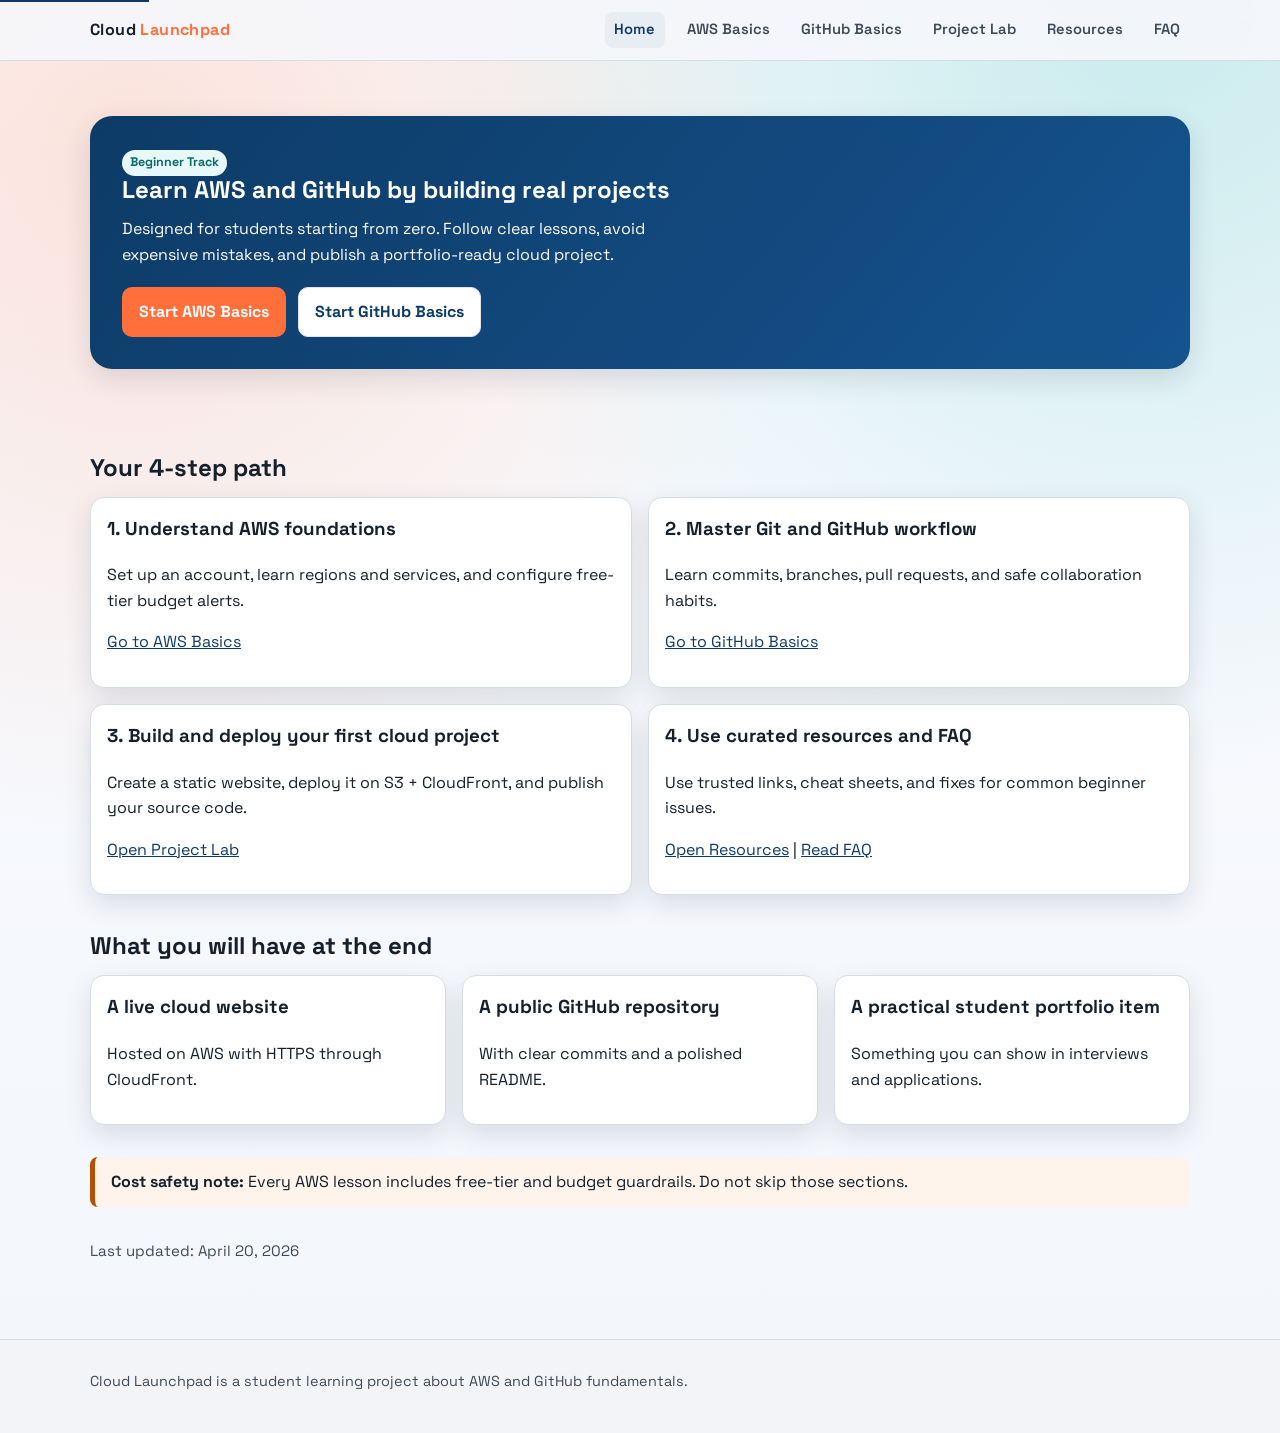
==== index.html @ df73b677 "init init" ====
<!doctype html>
<html lang="en">
<head>
  <meta charset="UTF-8">
  <meta name="viewport" content="width=device-width, initial-scale=1.0">
  <meta name="description" content="Beginner-friendly website for students learning AWS and GitHub through practical projects.">
  <title>Cloud Launchpad | AWS + GitHub for Students</title>
  <link rel="preconnect" href="https://fonts.googleapis.com">
  <link rel="preconnect" href="https://fonts.gstatic.com" crossorigin>
  <link href="https://fonts.googleapis.com/css2?family=IBM+Plex+Mono:wght@400;600&family=Space+Grotesk:wght@400;500;700&display=swap" rel="stylesheet">
  <link rel="stylesheet" href="styles/main.css">
</head>
<body>
  <a class="skip-link" href="#main-content">Skip to content</a>
  <header class="site-header">
    <div class="header-inner">
      <a class="brand" href="index.html">Cloud <span>Launchpad</span></a>
      <nav class="nav" aria-label="Primary navigation">
        <a href="index.html" aria-current="page">Home</a>
        <a href="aws-basics.html">AWS Basics</a>
        <a href="github-basics.html">GitHub Basics</a>
        <a href="project-lab.html">Project Lab</a>
        <a href="resources.html">Resources</a>
        <a href="faq.html">FAQ</a>
      </nav>
    </div>
  </header>

  <section class="hero">
    <div class="container hero-panel">
      <span class="badge">Beginner Track</span>
      <h1>Learn AWS and GitHub by building real projects</h1>
      <p>Designed for students starting from zero. Follow clear lessons, avoid expensive mistakes, and publish a portfolio-ready cloud project.</p>
      <div class="cta-row">
        <a class="btn btn-primary" href="aws-basics.html">Start AWS Basics</a>
        <a class="btn btn-secondary" href="github-basics.html">Start GitHub Basics</a>
      </div>
    </div>
  </section>

  <main id="main-content">
    <div class="container">
      <section class="section">
        <h2>Your 4-step path</h2>
        <div class="grid grid-2">
          <article class="card">
            <h3>1. Understand AWS foundations</h3>
            <p>Set up an account, learn regions and services, and configure free-tier budget alerts.</p>
            <p><a href="aws-basics.html">Go to AWS Basics</a></p>
          </article>
          <article class="card">
            <h3>2. Master Git and GitHub workflow</h3>
            <p>Learn commits, branches, pull requests, and safe collaboration habits.</p>
            <p><a href="github-basics.html">Go to GitHub Basics</a></p>
          </article>
          <article class="card">
            <h3>3. Build and deploy your first cloud project</h3>
            <p>Create a static website, deploy it on S3 + CloudFront, and publish your source code.</p>
            <p><a href="project-lab.html">Open Project Lab</a></p>
          </article>
          <article class="card">
            <h3>4. Use curated resources and FAQ</h3>
            <p>Use trusted links, cheat sheets, and fixes for common beginner issues.</p>
            <p><a href="resources.html">Open Resources</a> | <a href="faq.html">Read FAQ</a></p>
          </article>
        </div>
      </section>

      <section class="section">
        <h2>What you will have at the end</h2>
        <div class="grid grid-3">
          <article class="card">
            <h3>A live cloud website</h3>
            <p>Hosted on AWS with HTTPS through CloudFront.</p>
          </article>
          <article class="card">
            <h3>A public GitHub repository</h3>
            <p>With clear commits and a polished README.</p>
          </article>
          <article class="card">
            <h3>A practical student portfolio item</h3>
            <p>Something you can show in interviews and applications.</p>
          </article>
        </div>
      </section>

      <section class="section">
        <div class="warn">
          <strong>Cost safety note:</strong> Every AWS lesson includes free-tier and budget guardrails. Do not skip those sections.
        </div>
      </section>

      <section class="section">
        <p class="meta">Last updated: April 20, 2026</p>
      </section>
    </div>
  </main>

  <footer class="site-footer">
    <div class="footer-inner">
      <p>Cloud Launchpad is a student learning project about AWS and GitHub fundamentals.</p>
    </div>
  </footer>
  <script src="scripts/main.js"></script>
</body>
</html>
---- styles/main.css ----
:root {
  --bg: #f6f7fb;
  --surface: #ffffff;
  --ink: #15202b;
  --ink-soft: #3e4a57;
  --brand: #ff6f3c;
  --brand-deep: #0d3b66;
  --accent: #00a8a8;
  --line: #d7dde5;
  --ok: #0f9d58;
  --warn: #b74f00;
  --radius: 14px;
  --shadow: 0 10px 28px rgba(8, 25, 48, 0.12);
}

* {
  box-sizing: border-box;
}

html,
body {
  margin: 0;
  padding: 0;
}

body {
  font-family: "Space Grotesk", "Avenir Next", "Segoe UI", sans-serif;
  color: var(--ink);
  background:
    radial-gradient(circle at 10% 10%, rgba(255, 111, 60, 0.18), transparent 40%),
    radial-gradient(circle at 90% 0%, rgba(0, 168, 168, 0.2), transparent 42%),
    linear-gradient(180deg, #fbfcff 0%, #f3f6fb 100%);
  line-height: 1.6;
}

a {
  color: var(--brand-deep);
}

a:hover {
  color: var(--brand);
}

.skip-link {
  position: absolute;
  top: -40px;
  left: 0;
  background: var(--brand-deep);
  color: #fff;
  padding: 8px 14px;
  z-index: 10;
}

.skip-link:focus {
  top: 8px;
}

.site-header {
  position: sticky;
  top: 0;
  z-index: 5;
  backdrop-filter: blur(8px);
  background: rgba(246, 247, 251, 0.92);
  border-bottom: 1px solid var(--line);
}

.header-inner,
.container {
  width: min(1100px, calc(100% - 2rem));
  margin: 0 auto;
}

.header-inner {
  display: flex;
  gap: 1rem;
  align-items: center;
  justify-content: space-between;
  padding: 0.75rem 0;
}

.brand {
  text-decoration: none;
  color: var(--ink);
  font-weight: 700;
  letter-spacing: 0.4px;
}

.brand span {
  color: var(--brand);
}

.nav {
  display: flex;
  gap: 0.75rem;
  flex-wrap: wrap;
}

.nav a {
  text-decoration: none;
  color: var(--ink-soft);
  padding: 0.4rem 0.6rem;
  border-radius: 8px;
  font-weight: 600;
  font-size: 0.92rem;
}

.nav a[aria-current="page"],
.nav a:hover {
  background: #e8edf4;
  color: var(--brand-deep);
}

.hero {
  padding: 3.4rem 0 2rem;
}

.hero-panel {
  background: linear-gradient(130deg, #0d3b66, #15538f);
  color: #fff;
  border-radius: 22px;
  padding: 2rem;
  box-shadow: var(--shadow);
}

.hero h1,
.page-title {
  margin: 0 0 0.8rem;
  line-height: 1.15;
}

.hero p {
  margin: 0 0 1.2rem;
  max-width: 55ch;
}

.cta-row {
  display: flex;
  gap: 0.75rem;
  flex-wrap: wrap;
}

.btn {
  display: inline-block;
  text-decoration: none;
  border-radius: 10px;
  padding: 0.7rem 1rem;
  font-weight: 700;
  border: 1px solid transparent;
}

.btn-primary {
  background: var(--brand);
  color: #fff;
}

.btn-primary:hover {
  background: #f85f27;
  color: #fff;
}

.btn-secondary {
  background: #fff;
  color: var(--brand-deep);
  border-color: #dce5f0;
}

main {
  padding: 1.5rem 0 2.75rem;
}

.section {
  margin: 1.5rem 0 2rem;
}

.section h2 {
  margin-bottom: 0.6rem;
}

.grid {
  display: grid;
  gap: 1rem;
}

.grid-3 {
  grid-template-columns: repeat(3, minmax(0, 1fr));
}

.grid-2 {
  grid-template-columns: repeat(2, minmax(0, 1fr));
}

.card {
  background: var(--surface);
  border: 1px solid var(--line);
  border-radius: var(--radius);
  padding: 1rem;
  box-shadow: var(--shadow);
}

.card h3 {
  margin-top: 0;
}

.badge {
  display: inline-block;
  padding: 0.2rem 0.5rem;
  border-radius: 999px;
  font-size: 0.78rem;
  background: #e7f8f8;
  color: #0f6a6a;
  font-weight: 700;
}

.meta {
  color: var(--ink-soft);
  font-size: 0.94rem;
}

.warn {
  border-left: 5px solid var(--warn);
  background: #fff4ec;
  padding: 0.75rem 1rem;
  border-radius: 8px;
}

.ok {
  border-left: 5px solid var(--ok);
  background: #edfbf2;
  padding: 0.75rem 1rem;
  border-radius: 8px;
}

.code-block {
  font-family: "IBM Plex Mono", "SFMono-Regular", Menlo, monospace;
  background: #111a23;
  color: #f0f5ff;
  padding: 0.9rem;
  border-radius: 10px;
  overflow-x: auto;
  position: relative;
  white-space: pre;
}

.copy-btn {
  margin-top: 0.6rem;
  border: 1px solid var(--line);
  background: #fff;
  border-radius: 8px;
  padding: 0.35rem 0.7rem;
  cursor: pointer;
  font-weight: 700;
}

.copy-btn:hover {
  border-color: var(--brand);
}

.timeline {
  display: grid;
  gap: 0.8rem;
}

.step {
  background: #fff;
  border: 1px solid var(--line);
  border-radius: var(--radius);
  padding: 0.8rem 1rem;
}

.step h3 {
  margin: 0.2rem 0 0.5rem;
}

.progress-wrap {
  margin: 0.7rem 0 1rem;
}

.progress {
  width: 100%;
  height: 12px;
}

.faq-item {
  border: 1px solid var(--line);
  border-radius: 10px;
  margin-bottom: 0.8rem;
  overflow: hidden;
  background: #fff;
}

.faq-q {
  width: 100%;
  text-align: left;
  border: 0;
  background: #fff;
  padding: 0.85rem 1rem;
  font-weight: 700;
  cursor: pointer;
}

.faq-a {
  padding: 0 1rem 1rem;
}

.faq-a[hidden] {
  display: none;
}

.site-footer {
  border-top: 1px solid var(--line);
  background: #f2f4f8;
}

.footer-inner {
  width: min(1100px, calc(100% - 2rem));
  margin: 0 auto;
  padding: 1rem 0 1.6rem;
  color: var(--ink-soft);
  font-size: 0.9rem;
}

@media (max-width: 900px) {
  .grid-3,
  .grid-2 {
    grid-template-columns: 1fr;
  }

  .hero-panel {
    padding: 1.3rem;
  }
}
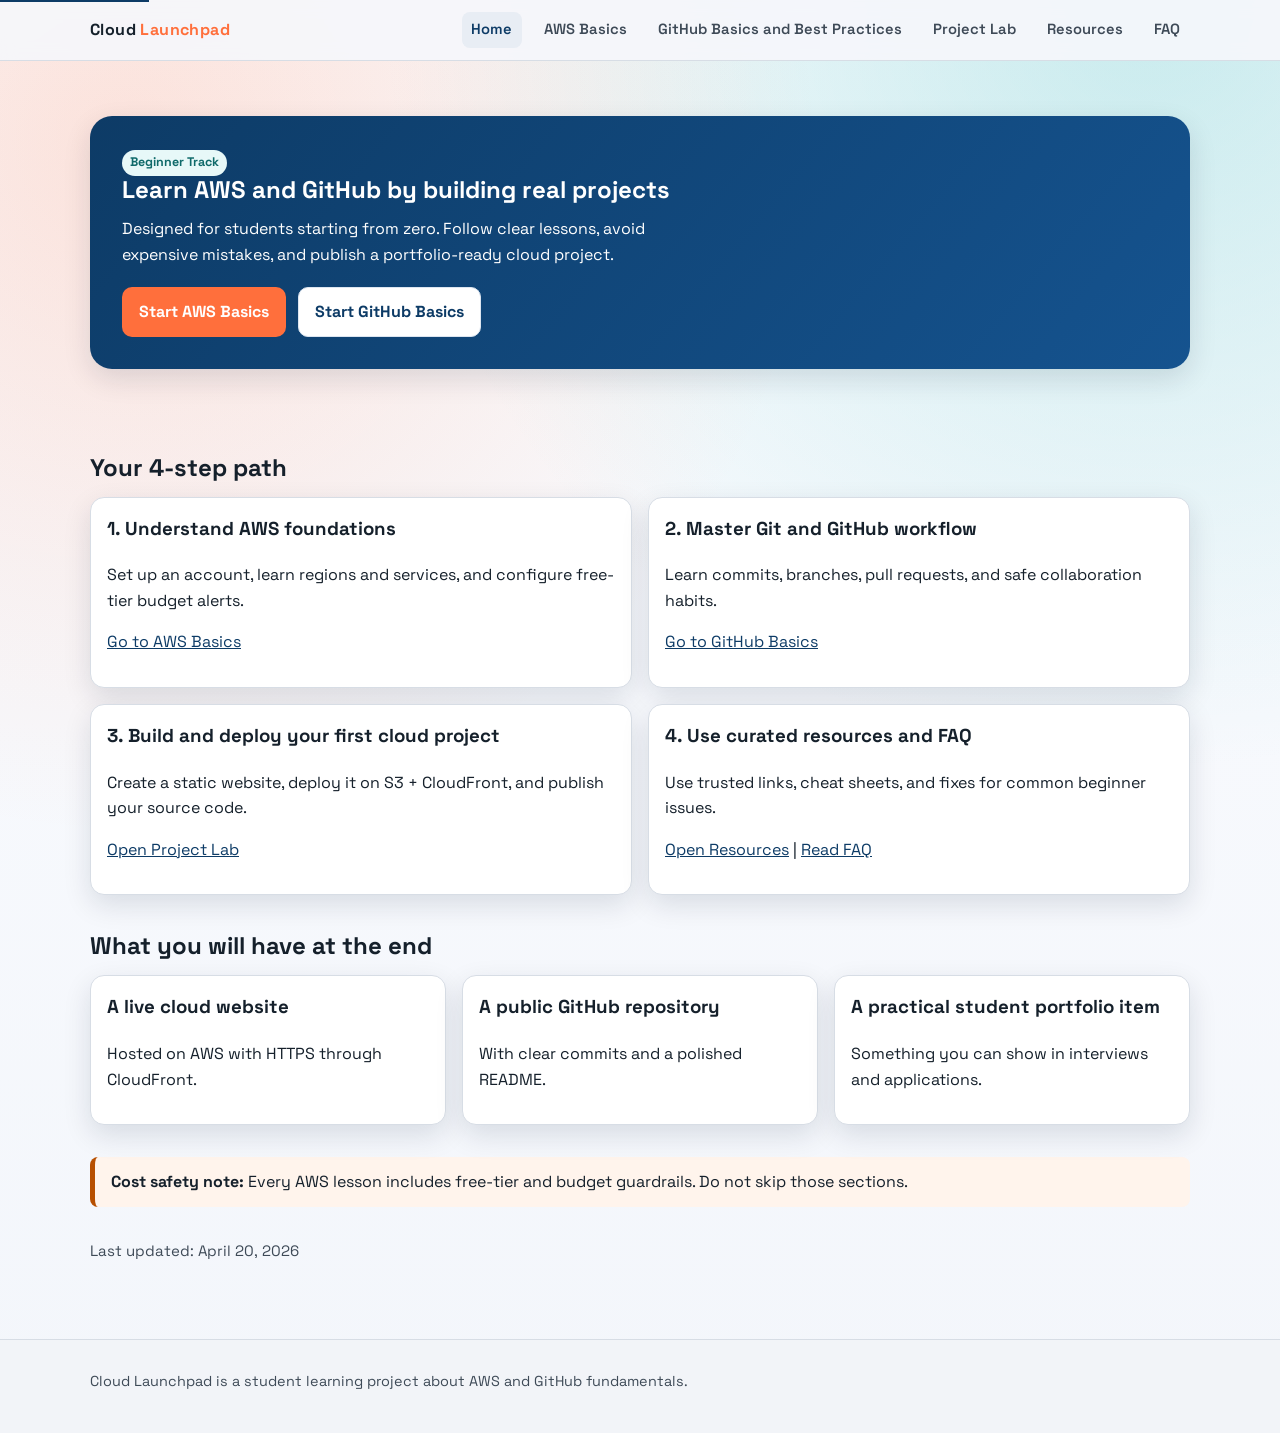
==== commit ad5f2ba0: "update index.html" ====
--- a/index.html
+++ b/index.html
@@ -18,7 +18,7 @@
       <nav class="nav" aria-label="Primary navigation">
         <a href="index.html" aria-current="page">Home</a>
         <a href="aws-basics.html">AWS Basics</a>
-        <a href="github-basics.html">GitHub Basics</a>
+        <a href="github-basics.html">GitHub Basics and Best Practices</a>
         <a href="project-lab.html">Project Lab</a>
         <a href="resources.html">Resources</a>
         <a href="faq.html">FAQ</a>
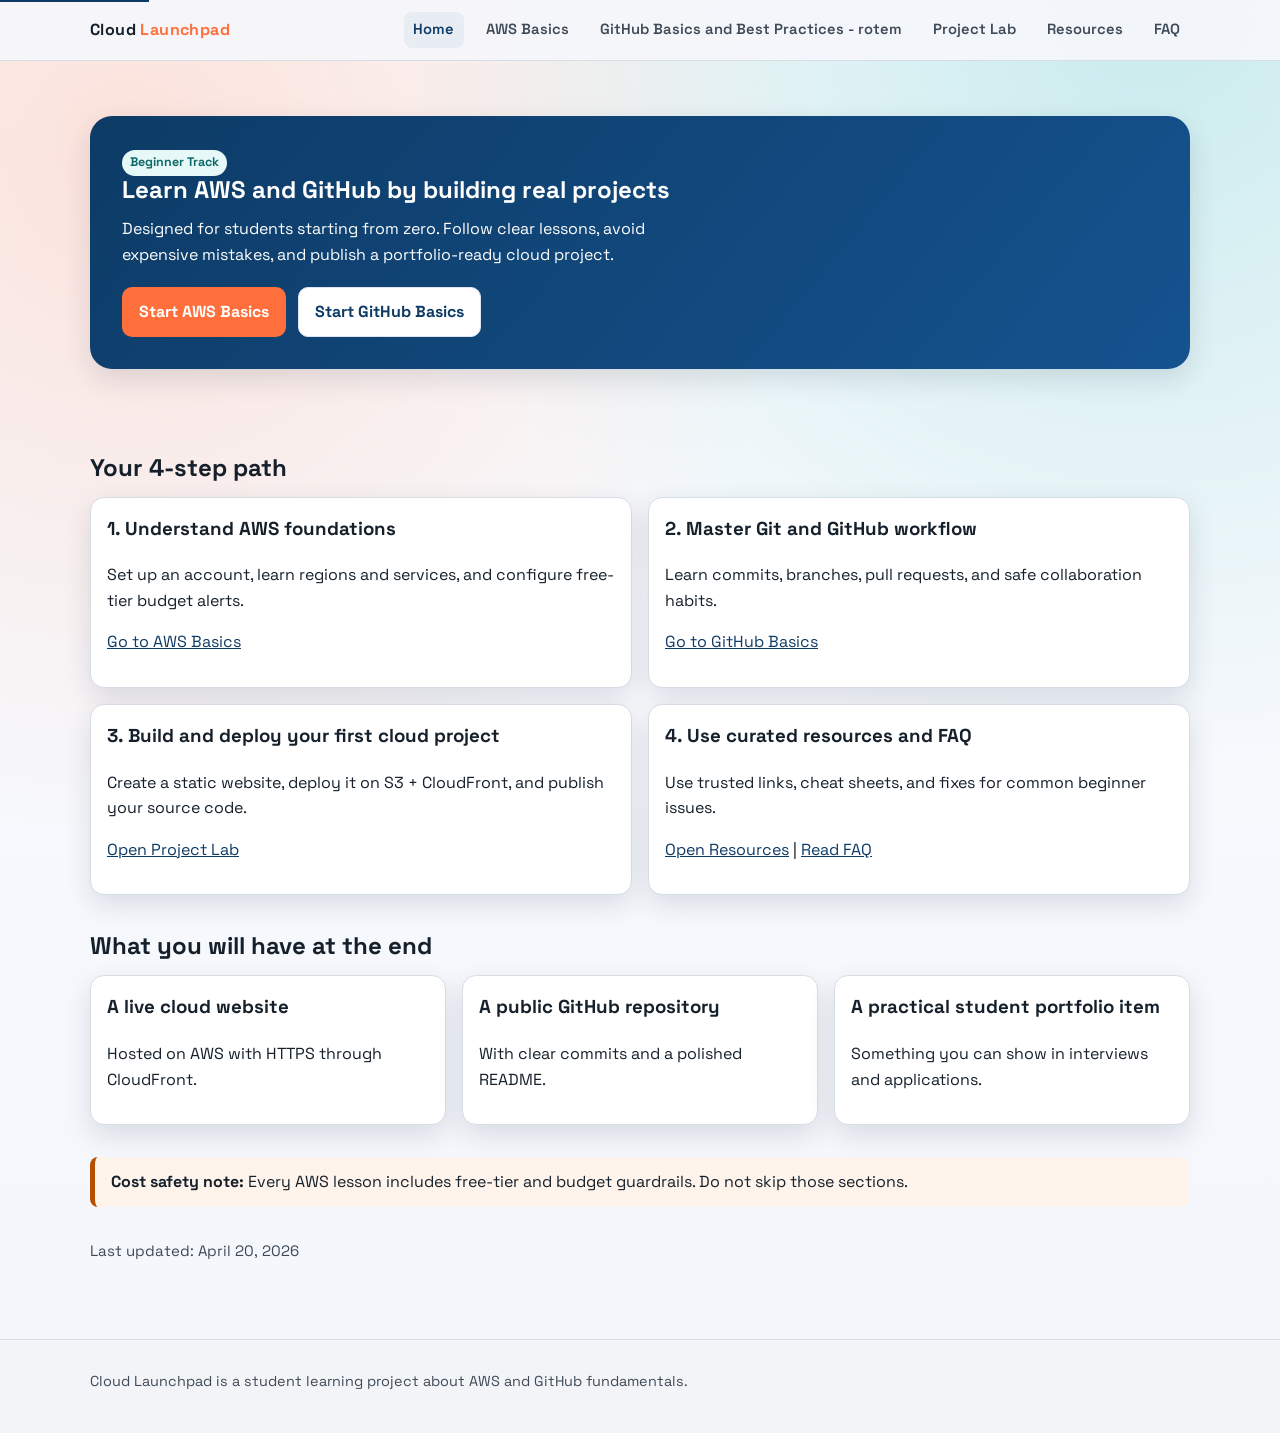
==== commit d7a16868: "update index" ====
--- a/index.html
+++ b/index.html
@@ -18,7 +18,7 @@
       <nav class="nav" aria-label="Primary navigation">
         <a href="index.html" aria-current="page">Home</a>
         <a href="aws-basics.html">AWS Basics</a>
-        <a href="github-basics.html">GitHub Basics and Best Practices</a>
+        <a href="github-basics.html">GitHub Basics and Best Practices - rotem</a>
         <a href="project-lab.html">Project Lab</a>
         <a href="resources.html">Resources</a>
         <a href="faq.html">FAQ</a>
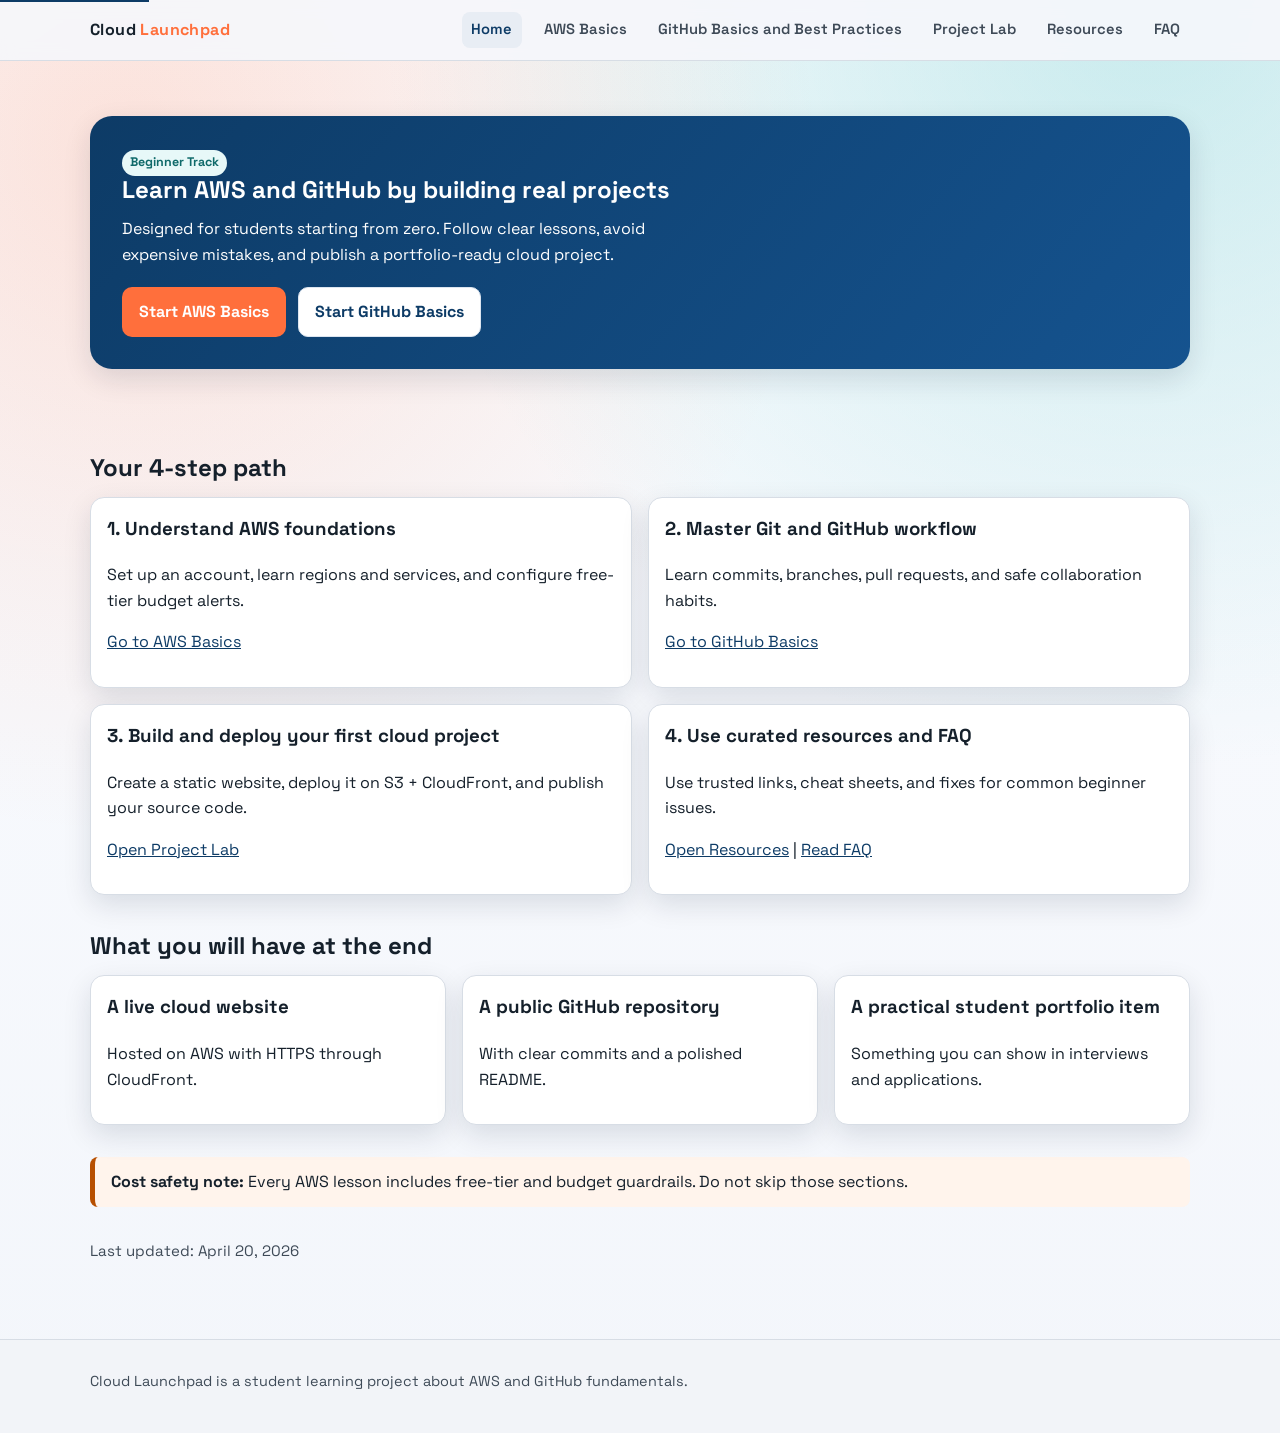
==== commit e75d61ac: "update" ====
--- a/index.html
+++ b/index.html
@@ -18,7 +18,7 @@
       <nav class="nav" aria-label="Primary navigation">
         <a href="index.html" aria-current="page">Home</a>
         <a href="aws-basics.html">AWS Basics</a>
-        <a href="github-basics.html">GitHub Basics and Best Practices - rotem</a>
+        <a href="github-basics.html">GitHub Basics and Best Practices </a>
         <a href="project-lab.html">Project Lab</a>
         <a href="resources.html">Resources</a>
         <a href="faq.html">FAQ</a>
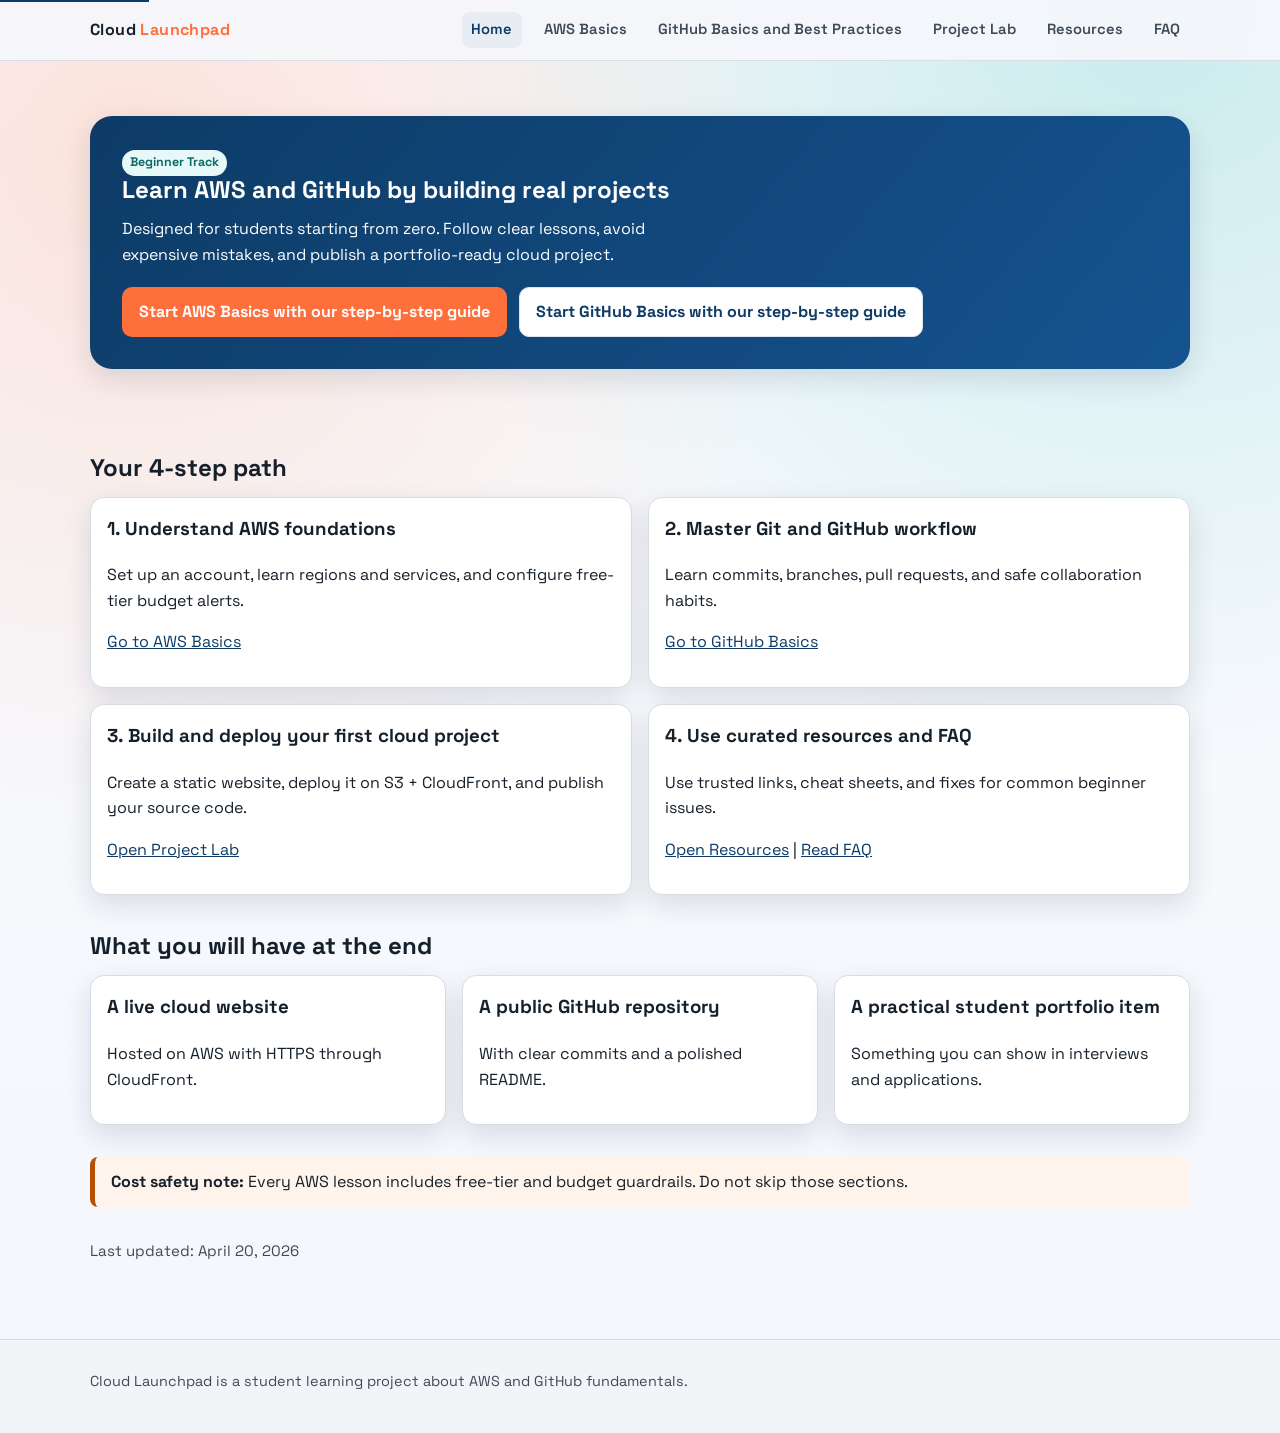
==== commit 107cffb1: "update index" ====
--- a/index.html
+++ b/index.html
@@ -32,8 +32,8 @@
       <h1>Learn AWS and GitHub by building real projects</h1>
       <p>Designed for students starting from zero. Follow clear lessons, avoid expensive mistakes, and publish a portfolio-ready cloud project.</p>
       <div class="cta-row">
-        <a class="btn btn-primary" href="aws-basics.html">Start AWS Basics</a>
-        <a class="btn btn-secondary" href="github-basics.html">Start GitHub Basics</a>
+        <a class="btn btn-primary" href="aws-basics.html">Start AWS Basics with our step-by-step guide</a>
+        <a class="btn btn-secondary" href="github-basics.html">Start GitHub Basics with our step-by-step guide</a>
       </div>
     </div>
   </section>
